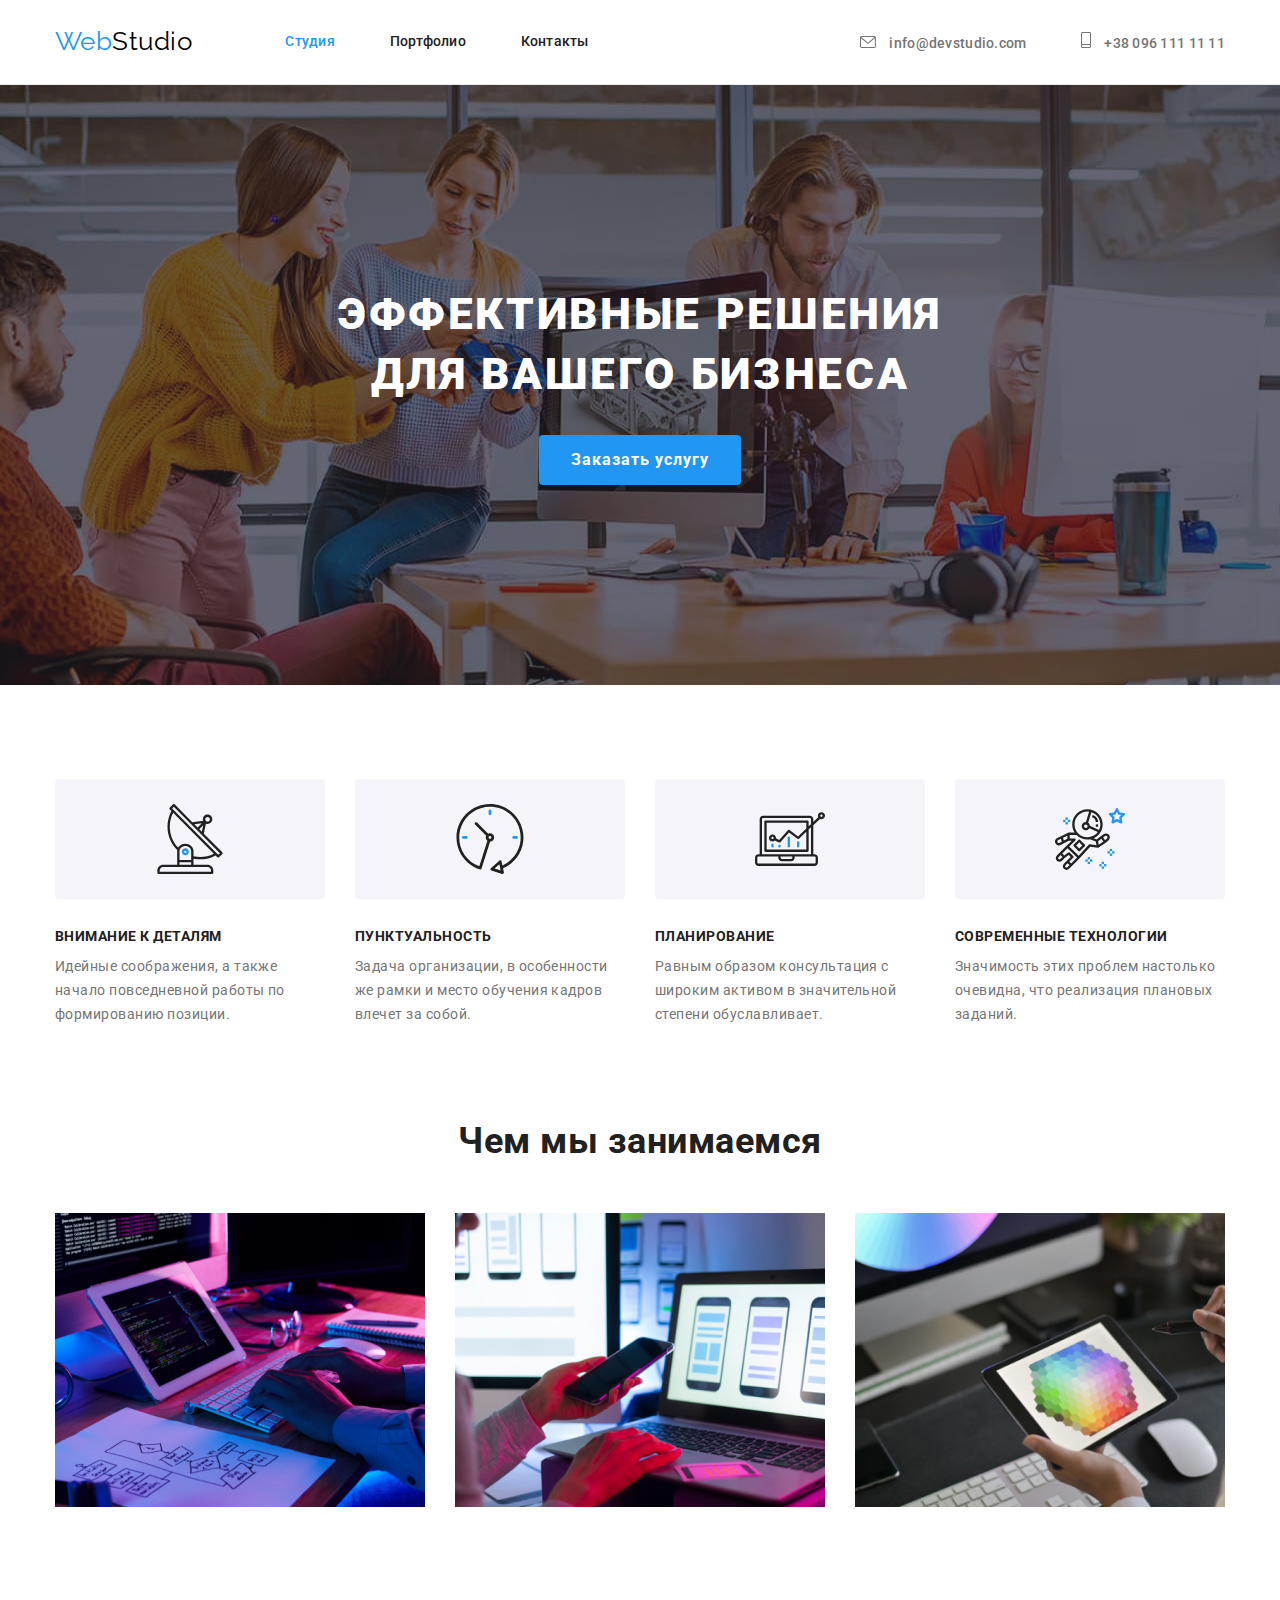
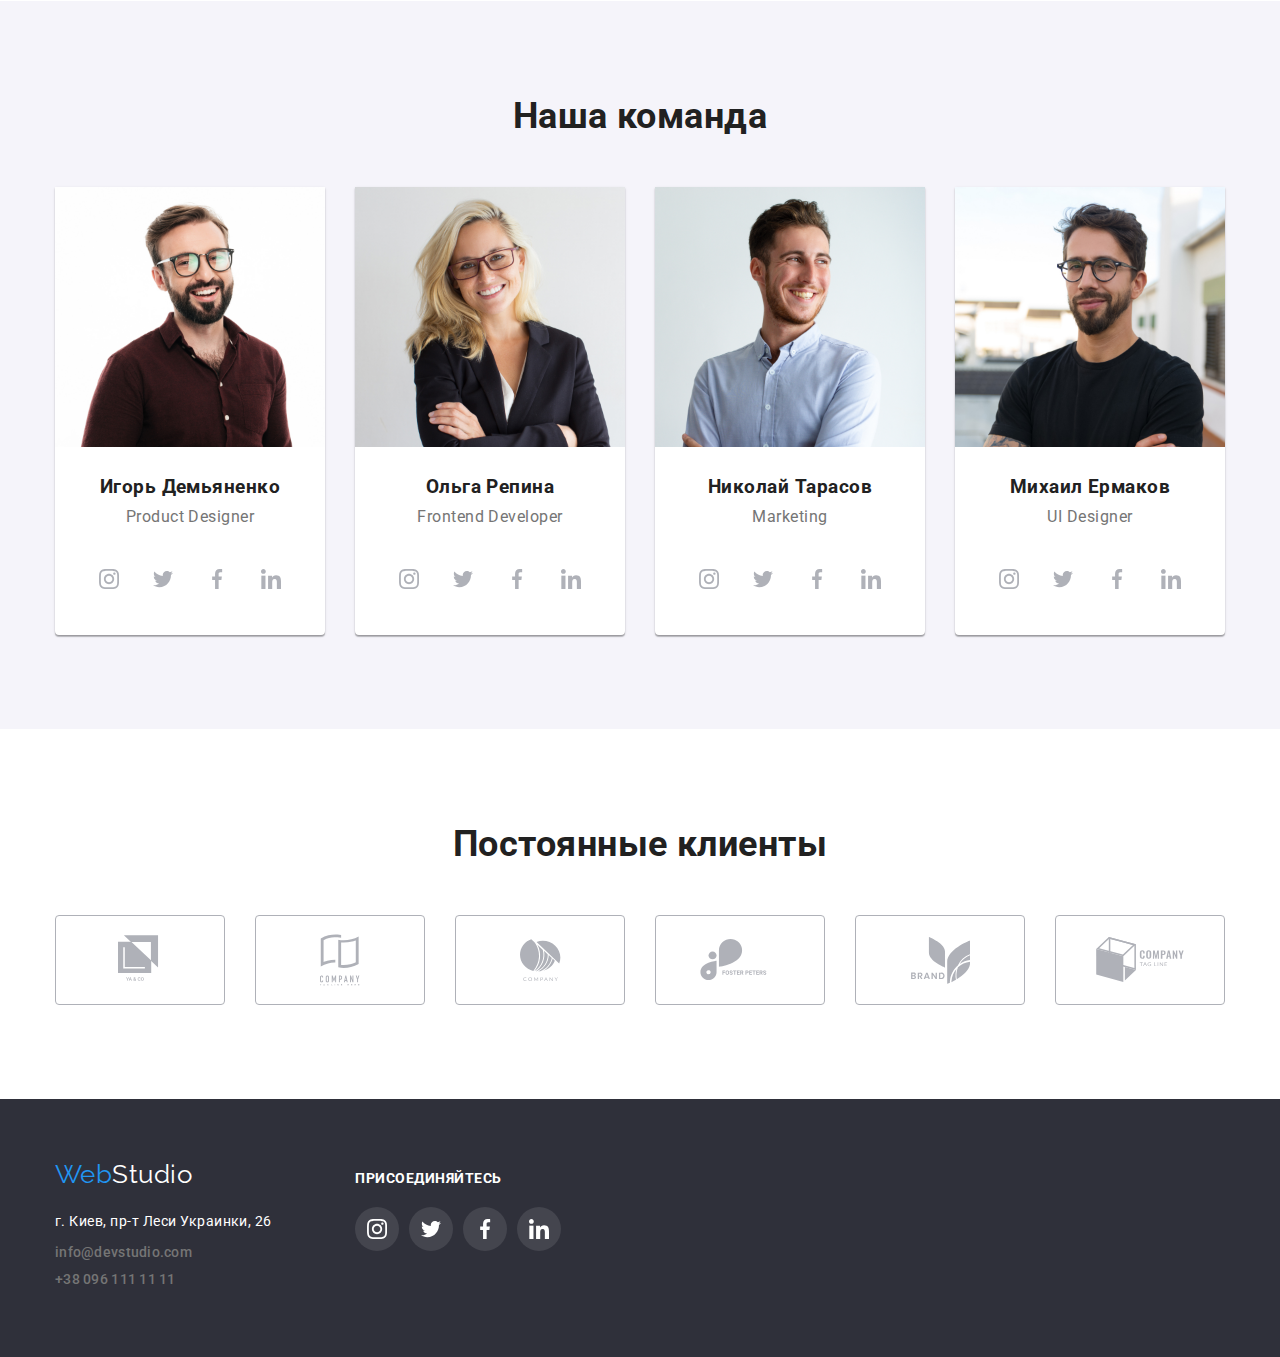
==== index.html @ c344f531 "cloned all files  from hw4" ====
<!DOCTYPE html>
<html lang="ru">
<head>
    <meta charset="UTF-8">
    <meta http-equiv="X-UA-Compatible" content="IE=edge">
    <meta name="viewport" content="width=device-width, initial-scale=1.0">
    <title>Студия</title>
    <link rel="preconnect" href="https://fonts.gstatic.com">
    <link href="https://fonts.googleapis.com/css2?family=Raleway:wght@700&family=Roboto:wght@400;500;700;900&display=swap"
        rel="stylesheet">
    <link rel="stylesheet" href="https://cdnjs.cloudflare.com/ajax/libs/modern-normalize/1.0.0/modern-normalize.min.css">
    <link rel="stylesheet" href="./css/styles.css">
</head>
<body>

    <header>
            <div class="container header">
                <nav class="nav">
                    <a href="./index.html" class="logo"><span class="logo-start">Web</span>Studio</a>
                    <ul class="header-nav-list">
                        <li><a href="./index.html" class="nav-links active">Студия</a></li>
                        <li><a href="./portfolio.html" class="nav-links">Портфолио</a></li>
                        <li><a href="" class="nav-links">Контакты</a></li>
                    </ul>
                </nav>
                <ul class="header-address">
                    <li>
                    
                        <a href="mailto:info@devstudio.com" class="nav-contacts">
                            <svg class="icon-envelope" >
                                <use  href="./images/symbol-defs.svg#icon-envelope" ></use>
                            </svg>
                            info@devstudio.com</a></li>
                    <li>
                        <a href="tel:+380961111111" class="nav-contacts">
                            <svg class="icon-phone">
                                <use href="./images/symbol-defs.svg#icon-phone" width="10" height="16" class="icon-envelope-use"></use>
                            </svg>
                            +38 096 111 11 11</a></li>
                </ul>
            </div>
    </header>

    <main>
        <section class="hero-section section">
            <div class="container ">
                <h1 class="hero-title">Эффективные решения <br> для вашего бизнеса</h1>
                <input type="button" value="Заказать услугу" class="hero-btn">
            </div>
        </section>
        <section class="section advantages">
            <div class="container  ">
                <h2  class="titles-basic visually-hidden">Наши преимущества</h2>
                <ul class="advantages-list">
                    <li class="advantages-item">
                        <div class="advantages-bg-img">
                            <svg class="icon-advntages">
                                <use href="./images/symbol-defs.svg#icon-antenna"></use>
                            </svg>
                        </div>
                        <h3>Внимание к деталям</h3>
                        <p class="advantages-text">Идейные соображения, а также начало повседневной работы по формированию позиции.</p>
                    </li>
                    <li class="advantages-item">
                        <div class="advantages-bg-img">
                            <svg class="icon-advntages">
                                <use href="./images/symbol-defs.svg#icon-clock"></use>
                            </svg>
                        </div>
                        <h3>Пунктуальность</h3>
                        <p class="advantages-text">Задача организации, в особенности же рамки и место обучения кадров влечет за собой.</p>
                    </li>
                    <li class="advantages-item">
                        <div class="advantages-bg-img">
                            <svg class="icon-advntages">
                                <use href="./images/symbol-defs.svg#icon-diagram"></use>
                            </svg>
                        </div>
                        <h3>Планирование</h3>
                        <p  class="advantages-text">Равным образом консультация с широким активом в значительной степени обуславливает.</p>
                    </li>
                    <li class="advantages-item">
                        <div class="advantages-bg-img">
                            <svg class="icon-advntages">
                                <use href="./images/symbol-defs.svg#icon-astronaut"></use>
                            </svg>
                        </div>
                        <h3>Современные технологии</h3>
                        <p class="advantages-text">Значимость этих проблем настолько очевидна, что реализация плановых заданий.</p>
                    </li>
                </ul>
            </div>
        </section>
        <section class="section works">
            <div class="container">
                <h2 class="titles-basic works">Чем мы занимаемся</h2>
                <ul class="works-list">
                    <li><img src="./images/img.jpg" alt="Написання коду" width="370"></li>
                    <li><img src="./images/box2.jpg" alt="Телефон и ноут" width="370"></li>
                    <li><img src="./images/box3.jpg" alt="Вибор цвета на планшете" width="370"></li>
                </ul>
            </div>
        </section>
        <section class="our-team section">
            <div class="container">
                <h2 class="titles-basic team">Наша команда</h2>
                <ul class="our-team-list">
                    <li class="team-cards">
                        <img src="./images/man1.jpg" alt="Игорь Демьяненко" width="270">
                        <h3 class="team-names">Игорь Демьяненко</h3>
                        <p class="team-position">Product Designer</p>
                        <ul class="list-icons-social">
                            <li>
                                <a href="" class="icon-social">
                                    <svg class="icon-logo-social">
                                        <use href="./images/symbol-defs.svg#icon-instagram"></use>
                                    </svg>
                                </a>
                            </li>
                            <li>
                                <a href="" class="icon-social">
                                    <svg class="icon-logo-social">
                                        <use href="./images/symbol-defs.svg#icon-twitter"></use>
                                    </svg>
                                </a>
                            </li>
                            <li>
                                <a href="" class="icon-social">
                                    <svg class="icon-logo-social ">
                                        <use href="./images/symbol-defs.svg#icon-facebook"></use>
                                    </svg>
                                </a>
                            </li>
                            <li>
                                <a href="" class="icon-social">
                                    <svg class="icon-logo-social">
                                        <use href="./images/symbol-defs.svg#icon-linkedin"></use>
                                    </svg>
                                </a>
                        
                            </li>
                        
                        </ul>
                    </li>
                    <li class="team-cards">
                        <img src="./images/woman1.jpg" alt="Ольга Репина" width="270">
                        <h3 class="team-names">Ольга Репина</h3>
                        <p class="team-position">Frontend Developer</p>
                        <ul class="list-icons-social">
                            <li >
                                <a href="" class="icon-social">
                                    <svg class="icon-logo-social">
                                        <use href="./images/symbol-defs.svg#icon-instagram"></use>
                                    </svg>
                                </a>
                            </li>
                            <li >
                                <a href="" class="icon-social">
                                    <svg class="icon-logo-social">
                                        <use href="./images/symbol-defs.svg#icon-twitter"></use>
                                    </svg>
                                </a>
                            </li>
                            <li >
                                <a href="" class="icon-social">
                                    <svg class="icon-logo-social ">
                                        <use href="./images/symbol-defs.svg#icon-facebook"></use>
                                    </svg>
                                </a>
                            </li>
                            <li >
                                <a href="" class="icon-social">
                                    <svg class="icon-logo-social">
                                        <use href="./images/symbol-defs.svg#icon-linkedin"></use>
                                    </svg>
                                </a>
                        
                            </li>
                        
                        </ul>
                    </li>
                    <li class="team-cards">
                        <img src="./images/man3.jpg" alt="Николай Тарасов" width="270">
                        <h3 class="team-names">Николай Тарасов</h3>
                        <p class="team-position">Marketing</p>
                        <ul class="list-icons-social">
                            <li>
                                <a href="" class="icon-social">
                                    <svg class="icon-logo-social">
                                        <use href="./images/symbol-defs.svg#icon-instagram"></use>
                                    </svg>
                                </a>
                            </li>
                            <li>
                                <a href="" class="icon-social">
                                    <svg class="icon-logo-social">
                                        <use href="./images/symbol-defs.svg#icon-twitter"></use>
                                    </svg>
                                </a>
                            </li>
                            <li>
                                <a href="" class="icon-social">
                                    <svg class="icon-logo-social ">
                                        <use href="./images/symbol-defs.svg#icon-facebook"></use>
                                    </svg>
                                </a>
                            </li>
                            <li>
                                <a href="" class="icon-social">
                                    <svg class="icon-logo-social">
                                        <use href="./images/symbol-defs.svg#icon-linkedin"></use>
                                    </svg>
                                </a>
                        
                            </li>
                        
                        </ul>
                    </li>
                    <li class="team-cards">
                        <img src="./images/man2.jpg" alt="Михаил Ермаков" width="270">
                        <h3 class="team-names">Михаил Ермаков</h3>
                        <p class="team-position">UI Designer</p>
                        <ul class="list-icons-social">
                            <li>
                                <a href="" class="icon-social">
                                    <svg class="icon-logo-social">
                                        <use href="./images/symbol-defs.svg#icon-instagram"></use>
                                    </svg>
                                </a>
                            </li>
                            <li>
                                <a href="" class="icon-social">
                                    <svg class="icon-logo-social">
                                        <use href="./images/symbol-defs.svg#icon-twitter"></use>
                                    </svg>
                                </a>
                            </li>
                            <li>
                                <a href="" class="icon-social">
                                    <svg class="icon-logo-social ">
                                        <use href="./images/symbol-defs.svg#icon-facebook"></use>
                                    </svg>
                                </a>
                            </li>
                            <li>
                                <a href="" class="icon-social">
                                    <svg class="icon-logo-social">
                                        <use href="./images/symbol-defs.svg#icon-linkedin"></use>
                                    </svg>
                                </a>
                        
                            </li>
                        
                        </ul>
                    </li>
                </ul>
            </div>
        </section>
        <section class="section clients">
            <div class="container">
                <h2 class="titles-basic clients">Постоянные клиенты</h2>
                <ul class="list-clients">
                    <li>
                        <a href="" class="link-clients">
                            <svg class="icon-clients" width="44.27" height="49.23">
                                <use href="./images/symbol-defs.svg#icon-logo-1" ></use>
                            </svg>
                        </a>
                    </li>
                    <li>
                        <a href="" class="link-clients">
                            <svg class="icon-clients" width="40" height="52">
                                <use href="./images/symbol-defs.svg#icon-logo-2"></use>
                            </svg>
                        </a>
                    </li>
                    <li>
                        <a href="" class="link-clients">
                            <svg class="icon-clients" width="41" height="42.6">
                                <use href="./images/symbol-defs.svg#icon-logo-3"></use>
                            </svg>
                        </a>
                    </li>
                    <li>
                        <a href="" class="link-clients">
                            <svg class="icon-clients" width="79.66" height="42.02">
                                <use href="./images/symbol-defs.svg#icon-logo-4"></use>
                            </svg>
                        </a>
                    </li>
                    <li>
                        <a href="" class="link-clients">
                            <svg class="icon-clients" width="59" height="47">
                                <use href="./images/symbol-defs.svg#icon-logo-5"></use>
                            </svg>
                        </a>
                    </li>
                    <li>
                        <a href="" class="link-clients">
                            <svg class="icon-clients" width="88.48" height="45.44">
                                <use href="./images/symbol-defs.svg#icon-logo-6"></use>
                            </svg>
                        </a>
                    </li>
                
                </ul>
            </div>
        </section>
    </main>

    <footer class="footer">
        <div class="container down-footer">
            <address>
                <div class=" down">
                    <a href="./index.html" class="logo down"><span class="logo-start">Web</span><span class="logo-end">Studio</span></a>
                    <p class="address">г. Киев, пр-т Леси Украинки, 26</p>
                    <ul>
                        <li><a href="mailto:info@devstudio.com" class="nav-contacts down">info@devstudio.com</a></li>
                        <li><a href="tel:+380961111111" class="nav-contacts down">+38 096 111 11 11</a></li>
                    </ul>
                </div>
            </address>
            <div class="footer-social">
                <h3 class="footer-title-social">присоединяйтесь</h3>
                <ul class="list-icons-social">
                    <li>
                        <a href="" class="icon-social footer-down">
                            <svg class="icon-logo-social">
                                <use href="./images/symbol-defs.svg#icon-instagram"></use>
                            </svg>
                        </a>
                    </li>
                    <li>
                        <a href="" class="icon-social footer-down">
                            <svg class="icon-logo-social">
                                <use href="./images/symbol-defs.svg#icon-twitter"></use>
                            </svg>
                        </a>
                    </li>
                    <li>
                        <a href="" class="icon-social footer-down">
                            <svg class="icon-logo-social ">
                                <use href="./images/symbol-defs.svg#icon-facebook"></use>
                            </svg>
                        </a>
                    </li>
                    <li>
                        <a href="" class="icon-social footer-down">
                            <svg class="icon-logo-social">
                                <use href="./images/symbol-defs.svg#icon-linkedin"></use>
                            </svg>
                        </a>
            
                    </li>
            
                </ul>
            </div>
        </div>
    </footer>

</body>
</html>
---- css/styles.css ----
:root {
  --accent-color: rgba(33, 150, 243, 1);
  --main-text-color: rgba(33, 33, 33, 1);
  --sub-text-color: rgba(117, 117, 117, 1);
  --email-phone-color: rgba(255, 255, 255, 0.6);
  --bnt-bg--color: rgba(245, 244, 250, 1);
  --footer-header: rgba(47, 48, 58, 1);
  --body-hero-color: rgba(255, 255, 255, 1);
  --logo-main-color: rgba(0, 0, 0, 1);
  --bg-color: rgba(229, 229, 229, 1);
  --header-border-color: rgba(236, 236, 236, 1);
  --portfolio-cards-border: rgba(238, 238, 238, 1);
  --team-cards-shadow: 0px 1px 3px rgba(0, 0, 0, 0.12),
    0px 1px 1px rgba(0, 0, 0, 0.14), 0px 2px 1px rgba(0, 0, 0, 0.2);
  --buttons-shadow: 0px 3px 1px rgba(0, 0, 0, 0.1),
    0px 1px 2px rgba(0, 0, 0, 0.08), 0px 2px 2px rgba(0, 0, 0, 0.12);
  --margins-portfolio-cards: 30px;
  --portfolio-shadow: 0px 1px 1px rgba(0, 0, 0, 0.12),
    0px 4px 4px rgba(0, 0, 0, 0.06), 1px 4px 6px rgba(0, 0, 0, 0.16);
  --hero-overlay: rgba(47, 48, 58, 0.4);
  --envelope-hover-color: 0px 4px 4px rgba(0, 0, 0, 0.25);
  --icons-bg-footer: rgba(255, 255, 255, 0.1);
  --clients-icons-border: rgba(175, 177, 184, 1);
  --icons-color: rgb(175, 177, 184);
}
body {
  background-color: var(--body-hero-color);
  color: var(--sub-text-color);
  font-family: Roboto, sans-serif;
  /* line-height: 1.71;
  font-size: 14px; */
  letter-spacing: 0.03em;
}
h1,
h2,
h3,
h4,
h5,
h6 {
  color: var(--main-text-color);
  margin: 0;
}
img {
  display: block;
}
ul,
p {
  margin: 0;
  padding-left: 0;
}
ul li {
  text-decoration: none;
  list-style: none;
}
.titles-basic {
  font-size: 36px;
  line-height: 1.17;
  text-align: center;
}
.section {
  padding: 94px 0;
}
.visually-hidden {
  position: absolute !important;
  clip: rect(1px 1px 1px 1px);
  clip: rect(1px, 1px, 1px, 1px);
  padding: 0 !important;
  border: 0 !important;
  height: 1px !important;
  width: 1px !important;
  overflow: hidden;
}
/* header */

.container {
  max-width: 1200px;
  padding: 0 15px;
  margin: 0 auto;
}
.nav {
  display: flex;
  align-items: center;
}
header {
  border-bottom: 1px solid var(--header-border-color);
}
.container.header {
  display: flex;
  align-items: center;
}
.logo {
  font-family: Raleway, sans-serif;
  padding: 24px 0 25px 0;
  margin-right: 93px;
  display: inline-block;
  color: var(--logo-main-color);
  font-size: 26px;
  line-height: 1.19;
  text-decoration: none;
}
.logo-start {
  color: var(--accent-color);
}
.header-nav-list li,
.header-address li {
  display: inline-block;
}
.header-nav-list > :not(li:last-child),
.header-address > :not(li:last-child) {
  margin-right: 50px;
}

.header-address {
  margin-left: auto;
}
.header-nav-list a,
.header-address a {
  padding: 32px 0;
  display: block;
}
.nav-links:focus,
.nav-links:hover,
.nav-links.active,
.nav-contacts:hover,
.nav-contacts:focus {
  color: var(--accent-color);
}

.nav-links {
  color: var(--main-text-color);
  font-weight: 500;
  font-size: 14px;
  line-height: 1.14;
  letter-spacing: 0.02em;
  text-decoration: none;
  display: block;
}

.nav-contacts {
  display: inline-block;
  color: var(--sub-text-color);
  font-weight: 500;
  font-size: 14px;
  line-height: 1.14;
  letter-spacing: 0.02em;
  text-decoration: none;
  align-items: center;
  text-align: center;
  justify-content: center;
  margin: 0 auto;
}
.icon-envelope {
  width: 16px;
  height: 12px;
  margin-right: 10px;
  fill: #757575;
}
.icon-phone {
  width: 10px;
  height: 16px;
  margin-right: 10px;
  fill: #757575;
}
.nav-contacts:focus .icon-envelope,
.nav-contacts:hover .icon-envelope,
.nav-contacts.active .icon-envelope,
.nav-contacts:focus .icon-phone,
.nav-contacts:hover .icon-phone,
.nav-contacts.active .icon-phone {
  fill: var(--accent-color);
  box-shadow: var(--envelope-hover-color);
}
/* hero section */

.hero-section {
  max-width: 1600px;
  margin: 0 auto;
  background-repeat: no-repeat;
  background-position: center;
  background-image: linear-gradient(
      to right,
      var(--hero-overlay),
      var(--hero-overlay)
    ),
    url('../images/hero_bg.jpg');
  background-color: var(--footer-header);

  text-align: center;
  padding: 200px 0;
}
.hero-title {
  font-weight: 900;
  font-size: 44px;
  line-height: 1.36;
  letter-spacing: 0.06em;
  text-transform: uppercase;
  color: var(--body-hero-color);
  margin-bottom: 30px;
}
.hero-btn {
  background-color: var(--accent-color);
  color: var(--body-hero-color);
  padding: 10px 32px;
  display: inline-block;
  font-weight: 700;
  font-size: 16px;
  line-height: 1.88;
  letter-spacing: 0.06em;
  border: none;
  border-radius: 4px;
  -webkit-border-radius: 4px;
  -moz-border-radius: 4px;
  -ms-border-radius: 4px;
  -o-border-radius: 4px;
}
.hero-btn:hover,
.hero-btn:focus {
  color: var(--main-text-color);
  background-color: var(--bnt-bg--color);
}

/* advantages */

.advantages-list {
  display: flex;
  flex-wrap: wrap;
}
.advantages-list > :not(li:last-child) {
  margin-right: 30px;
}
.advantages-item {
  width: 270px;
}
.advantages-item h3 {
  font-weight: 700;
  margin-bottom: 10px;
  font-size: 14px;
  line-height: 1.14;
  text-transform: uppercase;
}
.advantages-text {
  font-size: 14px;
  line-height: 1.71;
}
.advantages-bg-img {
  display: flex;
  background-color: var(--bnt-bg--color);
  width: 270px;
  height: 120px;
  margin-bottom: 30px;
  border-radius: 4px;
}
.icon-advntages {
  justify-content: center;
  text-align: center;
  width: 70px;
  height: 70px;
  margin: auto;
}
/* works */

.section.works {
  padding-top: 0;
}
.titles-basic.works {
  margin-bottom: 50px;
}

.works-list {
  display: flex;
}
.works-list > :not(li:last-child) {
  margin-right: 30px;
}
/* our team */

.titles-basic.team {
  margin-bottom: 50px;
}
.our-team {
  background-color: var(--bnt-bg--color);
  padding-bottom: 94px;
}
.team-cards {
  background-color: var(--body-hero-color);
  min-width: 270px;
  border-radius: 0 0 4px 4px;
  box-shadow: var(--team-cards-shadow);
  -webkit-border-radius: 0 0 4px 4px;
  -moz-border-radius: 0 0 4px 4px;
  -ms-border-radius: 0 0 4px 4px;
  -o-border-radius: 0 0 4px 4px;
}
.our-team-list {
  display: flex;
}
.our-team-list > :not(li:last-child) {
  margin-right: 30px;
}
.team-names {
  margin: 30px 0 10px 0;
  text-align: center;
}
.team-position {
  margin-bottom: 30px;
  text-align: center;
}
.list-icons-social {
  display: flex;
  width: 206px;
  margin: 0 auto;
  margin-bottom: 30px;

  flex-basis: calc(100% / 4 - 10px);
}
.icon-social {
  display: inline-block;

  padding: 12px;
  margin-right: 10px;
}
.icon-social:hover,
.icon-social:focus {
  width: 44px;
  height: 44px;
  background-color: var(--accent-color);
  border-radius: 50%;
  -webkit-border-radius: 50%;
  -moz-border-radius: 50%;
  -ms-border-radius: 50%;
  -o-border-radius: 50%;
}
.icon-social:hover .icon-logo-social,
.icon-social:focus .icon-logo-social {
  fill: var(--body-hero-color);
}
.list-icons-social svg {
  display: inline-block;
  width: 20px;
  height: 20px;
}
.icon-logo-social {
  fill: var(--icons-color);
}

/* clients */

.titles-basic.clients {
  margin-bottom: 50px;
}
.list-clients {
  display: flex;
  flex-basis: calc(100% / 6 - 150px);
}
.link-clients {
  display: flex;
  width: 170px;
  height: 90px;
  border: 1px solid var(--clients-icons-border);
  border-radius: 4px;
  margin-right: 30px;
}
.icon-clients {
  display: inline-block;
  margin: auto;
  fill: var(--icons-color);
}
.link-clients:hover,
.link-clients:focus {
  border: 1px solid var(--accent-color);
}
.link-clients:hover .icon-clients,
.link-clients:focus .icon-clients {
  fill: var(--accent-color);
}
/* footer */

.footer {
  background-color: var(--footer-header);
  padding: 60px 0;
}
.down-footer {
  display: flex;
  align-items: baseline;
}
.logo.down {
  margin-bottom: 20px;
  padding: 0;
  color: var(--body-hero-color);
}
address {
  font-style: inherit;
}
.address {
  margin-bottom: 9px;
  color: var(--body-hero-color);
  font-size: 14px;
  line-height: 1.71;
}
.nav-contacts.down {
  margin-bottom: 9px;
}
.footer-social {
  margin-left: 70px;
}
.footer-title-social {
  color: var(--body-hero-color);
  font-size: 14px;
  font-weight: 700;
  line-height: 1.14;
  text-transform: uppercase;

  margin-bottom: 20px;
}
.icon-social.footer-down {
  width: 44px;
  height: 44px;
  background-color: var(--icons-bg-footer);
  border-radius: 50%;
  -webkit-border-radius: 50%;
  -moz-border-radius: 50%;
  -ms-border-radius: 50%;
  -o-border-radius: 50%;
}
.icon-social.footer-down svg {
  fill: var(--body-hero-color);
}
.icon-social.footer-down:hover,
.icon-social.footer-down:focus {
  background-color: var(--accent-color);
}
/* second page Portfolio */

.portfolio-second {
  padding: 94px 0;
}
.buttons {
  padding: 6px 22px;
  background-color: var(--bnt-bg--color);
  border: none;
  cursor: pointer;
  font-weight: 500;
  font-size: 16px;
  line-height: 1.86;
  border-radius: 4px;
  -moz-border-radius: 4px;
  -ms-border-radius: 4px;
  -o-border-radius: 4px;
  -webkit-border-radius: 4px;
}
.buttons-list > :not(li:last-child) {
  margin-right: 8px;
}
.buttons-list {
  display: flex;
  justify-content: center;
  margin-bottom: 50px;
}
.buttons:hover,
.buttons:focus {
  background-color: var(--accent-color);
  color: var(--body-hero-color);
  box-shadow: var(--buttons-shadow);
}
.projects-title {
  font-weight: 700;
  font-size: 18px;
  line-height: 2;
  letter-spacing: 0.06em;
}
.projects-sub-title {
  font-size: 16px;
  line-height: 1.86;
}
.portfolio {
  display: flex;
  flex-wrap: wrap;

  margin-bottom: calc(-1 * var(--margins-portfolio-cards));
  margin-right: calc(-1 * var(--margins-portfolio-cards));
}
.portfolio > .portfolio-list {
  flex-basis: calc(100% / 3 - var(--margins-portfolio-cards));

  margin-bottom: var(--margins-portfolio-cards);
  margin-right: var(--margins-portfolio-cards);
}
.portfolio-list img {
  max-width: 100%;
}
.portfolio-link {
  text-decoration: none;
  color: inherit;
}
.portfolio-link:hover .portfolio-card,
.portfolio-link:focus .portfolio-card {
  box-shadow: var(--portfolio-shadow);
  cursor: pointer;
}

/* .portfolio-list {
  margin-bottom: 30px;
}
.portfolio-list:nth-last-child(-n + 3) {
  padding-bottom: 0;
} */

.portfolio-list h2 {
  margin-bottom: 4px;
}
.portfolio-list p {
  margin-bottom: 20px;
}
.portfolio-item-text {
  border: 1px solid var(--portfolio-cards-border);
  border-top: none;
  padding: 20px 24px;
}
/* .portfolio > :not(li:nth-child(3n)) {
  margin-right: 30px;
}  */
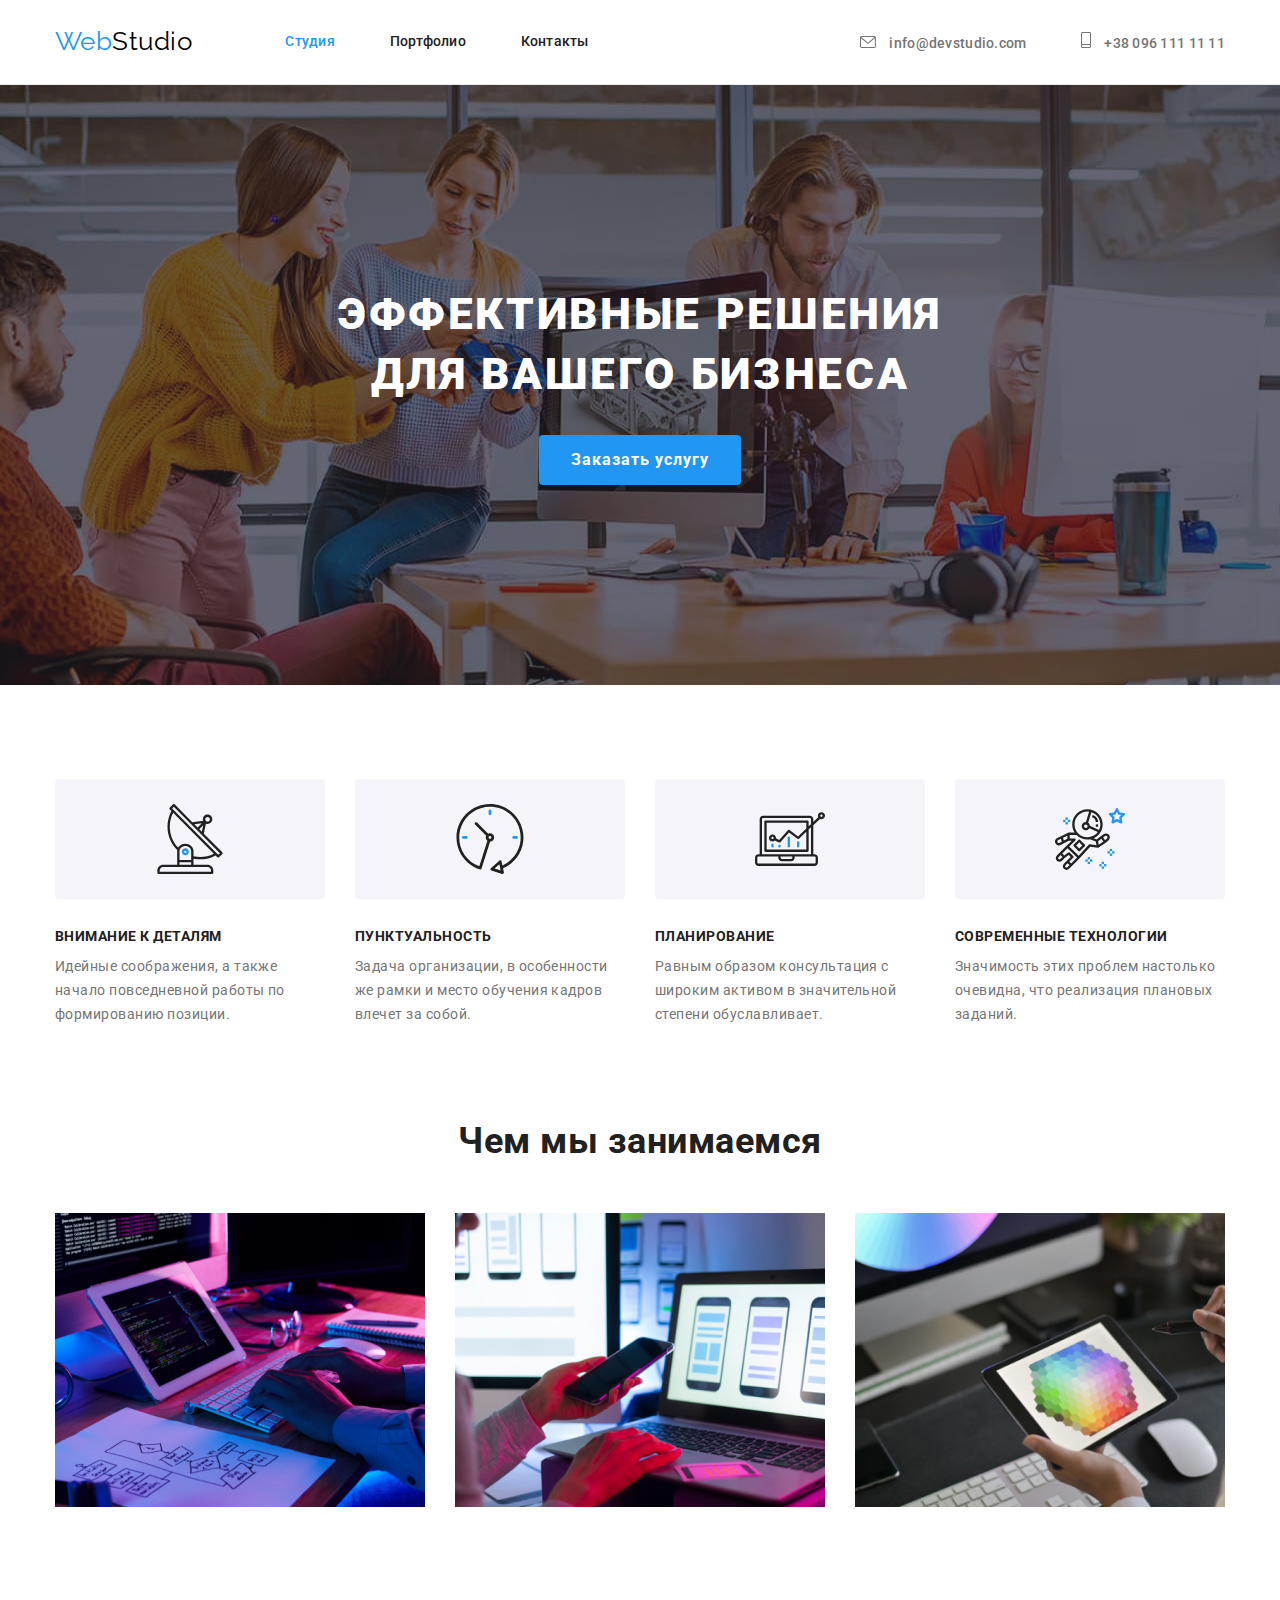
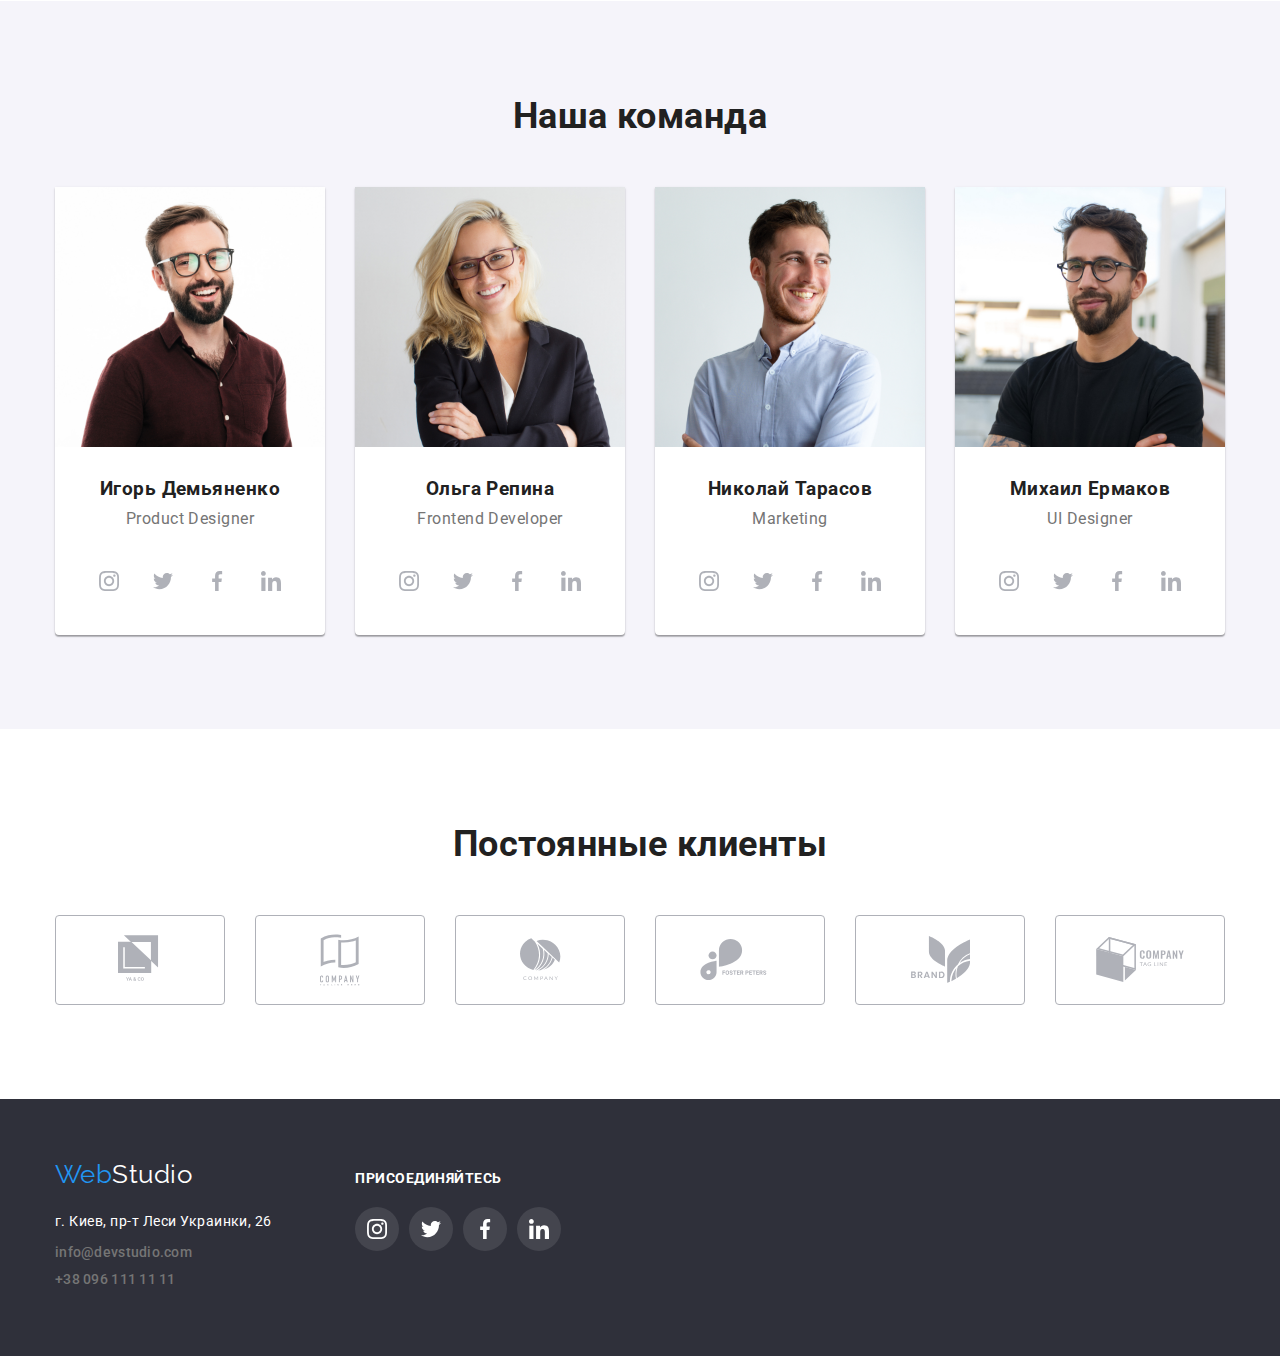
==== commit 6f97bcad: "corrected some mistakes from hw4" ====
--- a/index.html
+++ b/index.html
@@ -107,151 +107,159 @@
                 <ul class="our-team-list">
                     <li class="team-cards">
                         <img src="./images/man1.jpg" alt="Игорь Демьяненко" width="270">
-                        <h3 class="team-names">Игорь Демьяненко</h3>
-                        <p class="team-position">Product Designer</p>
-                        <ul class="list-icons-social">
-                            <li>
-                                <a href="" class="icon-social">
-                                    <svg class="icon-logo-social">
-                                        <use href="./images/symbol-defs.svg#icon-instagram"></use>
-                                    </svg>
-                                </a>
-                            </li>
-                            <li>
-                                <a href="" class="icon-social">
-                                    <svg class="icon-logo-social">
-                                        <use href="./images/symbol-defs.svg#icon-twitter"></use>
-                                    </svg>
-                                </a>
-                            </li>
-                            <li>
-                                <a href="" class="icon-social">
-                                    <svg class="icon-logo-social ">
-                                        <use href="./images/symbol-defs.svg#icon-facebook"></use>
-                                    </svg>
-                                </a>
-                            </li>
-                            <li>
-                                <a href="" class="icon-social">
-                                    <svg class="icon-logo-social">
-                                        <use href="./images/symbol-defs.svg#icon-linkedin"></use>
-                                    </svg>
-                                </a>
-                        
-                            </li>
-                        
-                        </ul>
+                        <div class="team-cards-text-area">
+                            <h3 class="team-names">Игорь Демьяненко</h3>
+                            <p class="team-position">Product Designer</p>
+                            <ul class="list-icons-social">
+                                <li>
+                                    <a href="" class="icon-social">
+                                        <svg class="icon-logo-social">
+                                            <use href="./images/symbol-defs.svg#icon-instagram"></use>
+                                        </svg>
+                                    </a>
+                                </li>
+                                <li>
+                                    <a href="" class="icon-social">
+                                        <svg class="icon-logo-social" width="20" height="20">
+                                            <use href="./images/symbol-defs.svg#icon-twitter"></use>
+                                        </svg>
+                                    </a>
+                                </li>
+                                <li>
+                                    <a href="" class="icon-social">
+                                        <svg class="icon-logo-social ">
+                                            <use href="./images/symbol-defs.svg#icon-facebook"></use>
+                                        </svg>
+                                    </a>
+                                </li>
+                                <li>
+                                    <a href="" class="icon-social">
+                                        <svg class="icon-logo-social">
+                                            <use href="./images/symbol-defs.svg#icon-linkedin"></use>
+                                        </svg>
+                                    </a>
+                            
+                                </li>
+                            
+                            </ul>
+                        </div>
                     </li>
                     <li class="team-cards">
                         <img src="./images/woman1.jpg" alt="Ольга Репина" width="270">
-                        <h3 class="team-names">Ольга Репина</h3>
-                        <p class="team-position">Frontend Developer</p>
-                        <ul class="list-icons-social">
-                            <li >
-                                <a href="" class="icon-social">
-                                    <svg class="icon-logo-social">
-                                        <use href="./images/symbol-defs.svg#icon-instagram"></use>
-                                    </svg>
-                                </a>
-                            </li>
-                            <li >
-                                <a href="" class="icon-social">
-                                    <svg class="icon-logo-social">
-                                        <use href="./images/symbol-defs.svg#icon-twitter"></use>
-                                    </svg>
-                                </a>
-                            </li>
-                            <li >
-                                <a href="" class="icon-social">
-                                    <svg class="icon-logo-social ">
-                                        <use href="./images/symbol-defs.svg#icon-facebook"></use>
-                                    </svg>
-                                </a>
-                            </li>
-                            <li >
-                                <a href="" class="icon-social">
-                                    <svg class="icon-logo-social">
-                                        <use href="./images/symbol-defs.svg#icon-linkedin"></use>
-                                    </svg>
-                                </a>
-                        
-                            </li>
-                        
-                        </ul>
+                        <div class="team-cards-text-area">
+                            <h3 class="team-names">Ольга Репина</h3>
+                            <p class="team-position">Frontend Developer</p>
+                            <ul class="list-icons-social">
+                                <li>
+                                    <a href="" class="icon-social">
+                                        <svg class="icon-logo-social">
+                                            <use href="./images/symbol-defs.svg#icon-instagram"></use>
+                                        </svg>
+                                    </a>
+                                </li>
+                                <li>
+                                    <a href="" class="icon-social">
+                                        <svg class="icon-logo-social">
+                                            <use href="./images/symbol-defs.svg#icon-twitter"></use>
+                                        </svg>
+                                    </a>
+                                </li>
+                                <li>
+                                    <a href="" class="icon-social">
+                                        <svg class="icon-logo-social ">
+                                            <use href="./images/symbol-defs.svg#icon-facebook"></use>
+                                        </svg>
+                                    </a>
+                                </li>
+                                <li>
+                                    <a href="" class="icon-social">
+                                        <svg class="icon-logo-social">
+                                            <use href="./images/symbol-defs.svg#icon-linkedin"></use>
+                                        </svg>
+                                    </a>
+                            
+                                </li>
+                            
+                            </ul>
+                        </div>
                     </li>
                     <li class="team-cards">
                         <img src="./images/man3.jpg" alt="Николай Тарасов" width="270">
-                        <h3 class="team-names">Николай Тарасов</h3>
-                        <p class="team-position">Marketing</p>
-                        <ul class="list-icons-social">
-                            <li>
-                                <a href="" class="icon-social">
-                                    <svg class="icon-logo-social">
-                                        <use href="./images/symbol-defs.svg#icon-instagram"></use>
-                                    </svg>
-                                </a>
-                            </li>
-                            <li>
-                                <a href="" class="icon-social">
-                                    <svg class="icon-logo-social">
-                                        <use href="./images/symbol-defs.svg#icon-twitter"></use>
-                                    </svg>
-                                </a>
-                            </li>
-                            <li>
-                                <a href="" class="icon-social">
-                                    <svg class="icon-logo-social ">
-                                        <use href="./images/symbol-defs.svg#icon-facebook"></use>
-                                    </svg>
-                                </a>
-                            </li>
-                            <li>
-                                <a href="" class="icon-social">
-                                    <svg class="icon-logo-social">
-                                        <use href="./images/symbol-defs.svg#icon-linkedin"></use>
-                                    </svg>
-                                </a>
-                        
-                            </li>
-                        
-                        </ul>
+                        <div class="team-cards-text-area">
+                            <h3 class="team-names">Николай Тарасов</h3>
+                            <p class="team-position">Marketing</p>
+                            <ul class="list-icons-social">
+                                <li>
+                                    <a href="" class="icon-social">
+                                        <svg class="icon-logo-social">
+                                            <use href="./images/symbol-defs.svg#icon-instagram"></use>
+                                        </svg>
+                                    </a>
+                                </li>
+                                <li>
+                                    <a href="" class="icon-social">
+                                        <svg class="icon-logo-social">
+                                            <use href="./images/symbol-defs.svg#icon-twitter"></use>
+                                        </svg>
+                                    </a>
+                                </li>
+                                <li>
+                                    <a href="" class="icon-social">
+                                        <svg class="icon-logo-social ">
+                                            <use href="./images/symbol-defs.svg#icon-facebook"></use>
+                                        </svg>
+                                    </a>
+                                </li>
+                                <li>
+                                    <a href="" class="icon-social">
+                                        <svg class="icon-logo-social">
+                                            <use href="./images/symbol-defs.svg#icon-linkedin"></use>
+                                        </svg>
+                                    </a>
+                            
+                                </li>
+                            
+                            </ul>
+                        </div>
                     </li>
                     <li class="team-cards">
                         <img src="./images/man2.jpg" alt="Михаил Ермаков" width="270">
-                        <h3 class="team-names">Михаил Ермаков</h3>
-                        <p class="team-position">UI Designer</p>
-                        <ul class="list-icons-social">
-                            <li>
-                                <a href="" class="icon-social">
-                                    <svg class="icon-logo-social">
-                                        <use href="./images/symbol-defs.svg#icon-instagram"></use>
-                                    </svg>
-                                </a>
-                            </li>
-                            <li>
-                                <a href="" class="icon-social">
-                                    <svg class="icon-logo-social">
-                                        <use href="./images/symbol-defs.svg#icon-twitter"></use>
-                                    </svg>
-                                </a>
-                            </li>
-                            <li>
-                                <a href="" class="icon-social">
-                                    <svg class="icon-logo-social ">
-                                        <use href="./images/symbol-defs.svg#icon-facebook"></use>
-                                    </svg>
-                                </a>
-                            </li>
-                            <li>
-                                <a href="" class="icon-social">
-                                    <svg class="icon-logo-social">
-                                        <use href="./images/symbol-defs.svg#icon-linkedin"></use>
-                                    </svg>
-                                </a>
-                        
-                            </li>
-                        
-                        </ul>
+                        <div class="team-cards-text-area">
+                            <h3 class="team-names">Михаил Ермаков</h3>
+                            <p class="team-position">UI Designer</p>
+                            <ul class="list-icons-social">
+                                <li >
+                                    <a href="" class="icon-social">
+                                        <svg class="icon-logo-social">
+                                            <use href="./images/symbol-defs.svg#icon-instagram"></use>
+                                        </svg>
+                                    </a>
+                                </li>
+                                <li >
+                                    <a href="" class="icon-social">
+                                        <svg class="icon-logo-social">
+                                            <use href="./images/symbol-defs.svg#icon-twitter"></use>
+                                        </svg>
+                                    </a>
+                                </li>
+                                <li >
+                                    <a href="" class="icon-social">
+                                        <svg class="icon-logo-social ">
+                                            <use href="./images/symbol-defs.svg#icon-facebook"></use>
+                                        </svg>
+                                    </a>
+                                </li>
+                                <li >
+                                    <a href="" class="icon-social">
+                                        <svg class="icon-logo-social">
+                                            <use href="./images/symbol-defs.svg#icon-linkedin"></use>
+                                        </svg>
+                                    </a>
+                            
+                                </li>
+                            
+                            </ul>
+                        </div>
                     </li>
                 </ul>
             </div>
--- a/css/styles.css
+++ b/css/styles.css
@@ -182,7 +182,7 @@
       var(--hero-overlay),
       var(--hero-overlay)
     ),
-    url('../images/hero_bg.jpg');
+    url("../images/hero_bg.jpg");
   background-color: var(--footer-header);
 
   text-align: center;
@@ -291,6 +291,9 @@
   -ms-border-radius: 0 0 4px 4px;
   -o-border-radius: 0 0 4px 4px;
 }
+.team-cards-text-area {
+  padding: 32px 30px;
+}
 .our-team-list {
   display: flex;
 }
@@ -298,7 +301,7 @@
   margin-right: 30px;
 }
 .team-names {
-  margin: 30px 0 10px 0;
+  margin: 0 0 10px 0;
   text-align: center;
 }
 .team-position {
@@ -309,15 +312,25 @@
   display: flex;
   width: 206px;
   margin: 0 auto;
-  margin-bottom: 30px;
-
   flex-basis: calc(100% / 4 - 10px);
 }
 .icon-social {
-  display: inline-block;
-
-  padding: 12px;
+  display: flex;
+  margin: auto;
+
+  width: 20px;
+  height: 20px;
+}
+.icon-social {
+  display: flex;
+  margin: auto;
+  height: 44px;
+  width: 44px;
   margin-right: 10px;
+}
+.icon-logo-social {
+  display: flex;
+  margin: auto;
 }
 .icon-social:hover,
 .icon-social:focus {
@@ -330,6 +343,11 @@
   -ms-border-radius: 50%;
   -o-border-radius: 50%;
 }
+.icon-social:hover .icon-logo-social,
+.icon-social:focus .icon-logo-social {
+  margin: auto;
+}
+
 .icon-social:hover .icon-logo-social,
 .icon-social:focus .icon-logo-social {
   fill: var(--body-hero-color);
@@ -508,9 +526,7 @@
 .portfolio-list h2 {
   margin-bottom: 4px;
 }
-.portfolio-list p {
-  margin-bottom: 20px;
-}
+
 .portfolio-item-text {
   border: 1px solid var(--portfolio-cards-border);
   border-top: none;
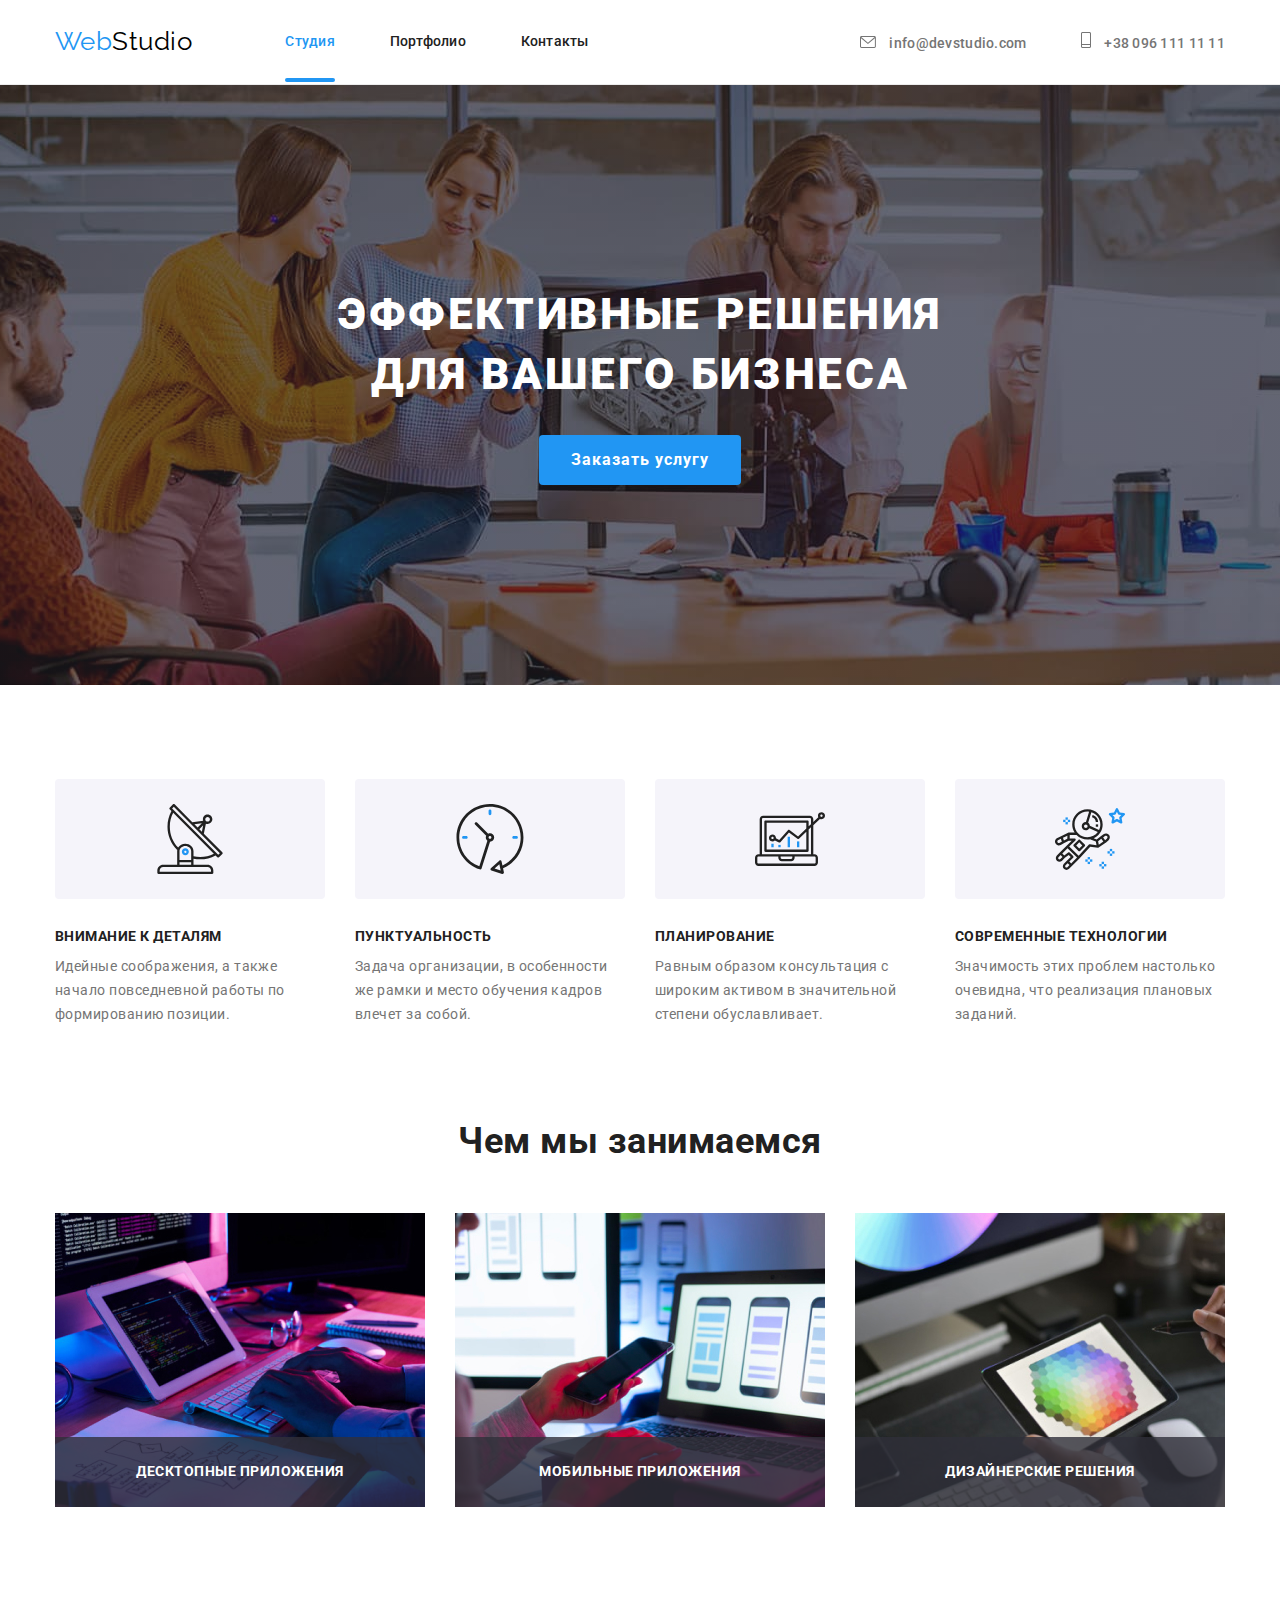
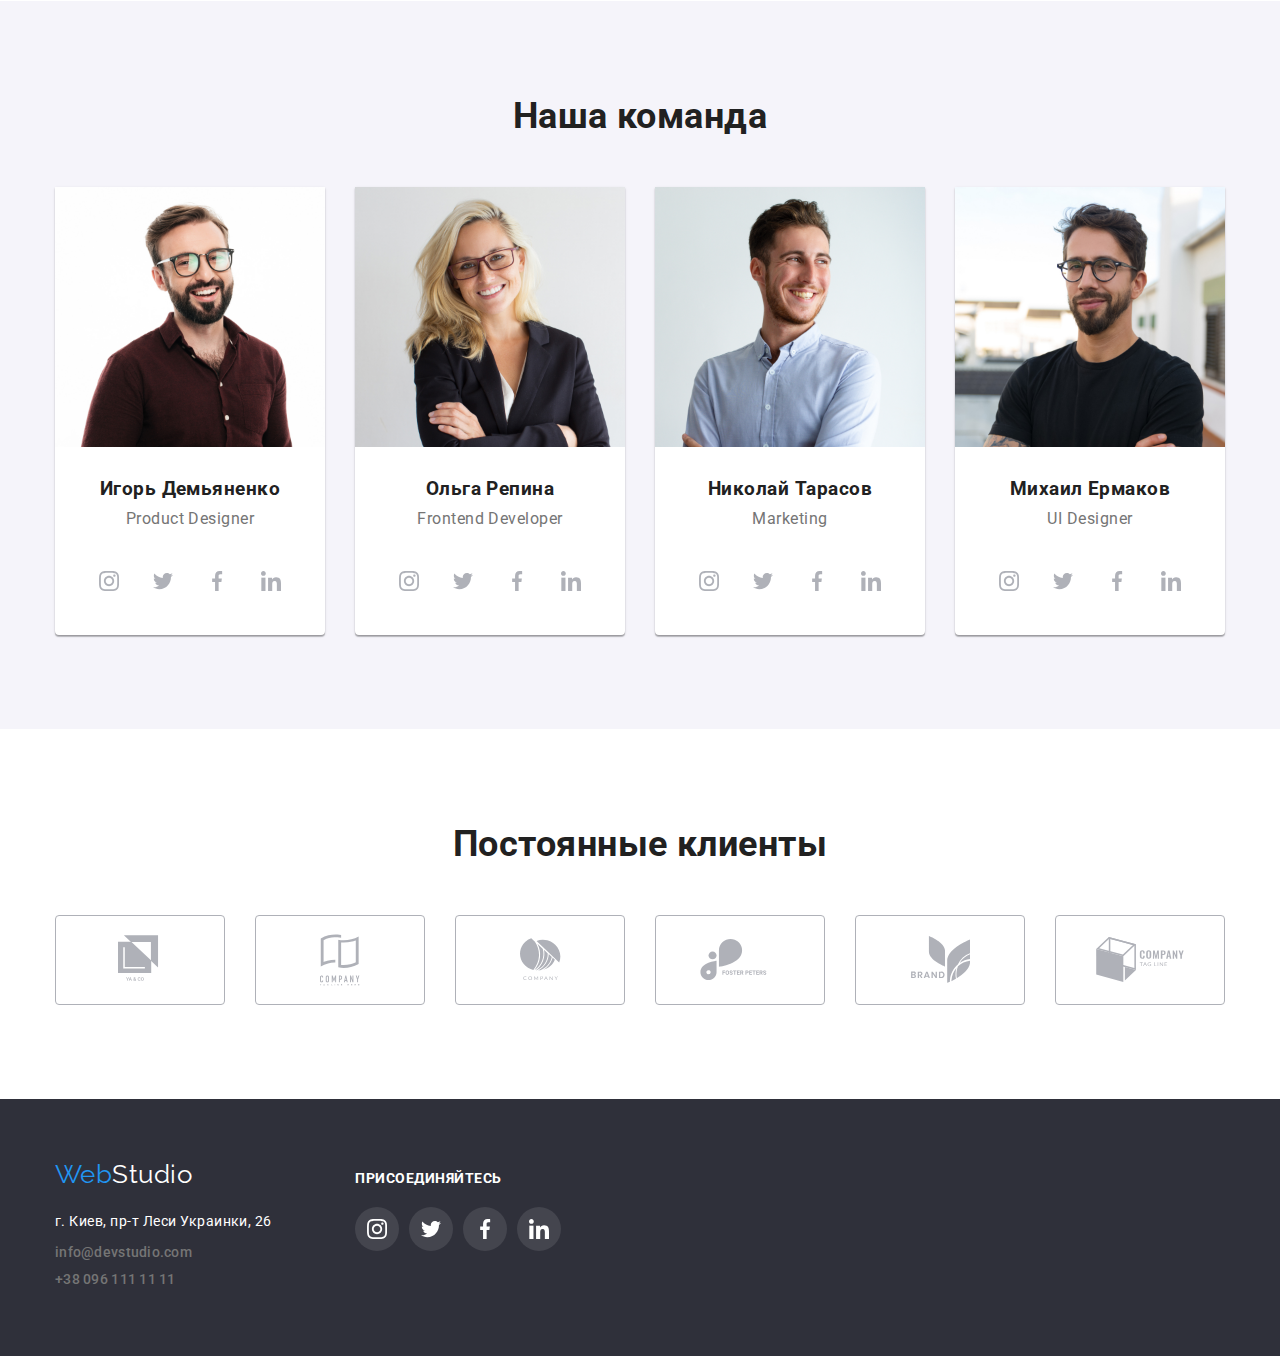
==== commit c077b5c8: "added positioning, animation" ====
--- a/index.html
+++ b/index.html
@@ -95,9 +95,13 @@
             <div class="container">
                 <h2 class="titles-basic works">Чем мы занимаемся</h2>
                 <ul class="works-list">
-                    <li><img src="./images/img.jpg" alt="Написання коду" width="370"></li>
-                    <li><img src="./images/box2.jpg" alt="Телефон и ноут" width="370"></li>
-                    <li><img src="./images/box3.jpg" alt="Вибор цвета на планшете" width="370"></li>
+                    <li class="work-list-container"><img src="./images/img.jpg" alt="Написання коду" width="370">
+                    <p class="works-text">Десктопные приложения</p>
+                    </li>
+                    <li class="work-list-container"><img src="./images/box2.jpg" alt="Телефон и ноут" width="370">
+                    <p class="works-text">Мобильные приложения</p></li>
+                    <li class="work-list-container"><img src="./images/box3.jpg" alt="Вибор цвета на планшете" width="370">
+                    <p class="works-text">Дизайнерские решения</p></li>
                 </ul>
             </div>
         </section>
--- a/css/styles.css
+++ b/css/styles.css
@@ -1,5 +1,6 @@
 :root {
   --accent-color: rgba(33, 150, 243, 1);
+  --accent-color-blurry: rgba(33, 150, 243, 0.9);
   --main-text-color: rgba(33, 33, 33, 1);
   --sub-text-color: rgba(117, 117, 117, 1);
   --email-phone-color: rgba(255, 255, 255, 0.6);
@@ -22,6 +23,7 @@
   --icons-bg-footer: rgba(255, 255, 255, 0.1);
   --clients-icons-border: rgba(175, 177, 184, 1);
   --icons-color: rgb(175, 177, 184);
+  --works-bg: rgba(47, 48, 58, 0.8);
 }
 body {
   background-color: var(--body-hero-color);
@@ -101,6 +103,9 @@
 .logo-start {
   color: var(--accent-color);
 }
+.header-nav-list {
+  line-height: 1.14;
+}
 .header-nav-list li,
 .header-address li {
   display: inline-block;
@@ -125,7 +130,32 @@
 .nav-contacts:focus {
   color: var(--accent-color);
 }
-
+.nav-links.active {
+  position: relative;
+}
+.nav-links.active::after {
+  content: "";
+  display: inline-block;
+  position: absolute;
+  bottom: 0;
+  right: 0;
+  width: 100%;
+  height: 4px;
+  background-color: var(--accent-color);
+  border-radius: 2px;
+  transition: scalex 250ms cubic-bezier(0.4, 0, 0.2, 1);
+  -webkit-transition: scalex 250ms cubic-bezier(0.4, 0, 0.2, 1);
+  -moz-transition: scalex 250ms cubic-bezier(0.4, 0, 0.2, 1);
+  -ms-transition: scalex 250ms cubic-bezier(0.4, 0, 0.2, 1);
+  -o-transition: scalex 250ms cubic-bezier(0.4, 0, 0.2, 1);
+}
+.nav-links.active:hover:after {
+  transform: scalex(1.3);
+  -webkit-transform: scalex(1.3);
+  -moz-transform: scalex(1.3);
+  -ms-transform: scalex(1.3);
+  -o-transform: scalex(1.3);
+}
 .nav-links {
   color: var(--main-text-color);
   font-weight: 500;
@@ -134,6 +164,7 @@
   letter-spacing: 0.02em;
   text-decoration: none;
   display: block;
+  transition: color 250ms cubic-bezier(0.4, 0, 0.2, 1);
 }
 
 .nav-contacts {
@@ -148,18 +179,27 @@
   text-align: center;
   justify-content: center;
   margin: 0 auto;
+  transition: color 250ms cubic-bezier(0.4, 0, 0.2, 1);
+  -webkit-transition: color 250ms cubic-bezier(0.4, 0, 0.2, 1);
+  -moz-transition: color 250ms cubic-bezier(0.4, 0, 0.2, 1);
+  -ms-transition: color 250ms cubic-bezier(0.4, 0, 0.2, 1);
+  -o-transition: color 250ms cubic-bezier(0.4, 0, 0.2, 1);
 }
 .icon-envelope {
   width: 16px;
   height: 12px;
   margin-right: 10px;
   fill: #757575;
+
+  transition: fill 250ms cubic-bezier(0.4, 0, 0.2, 1);
 }
 .icon-phone {
   width: 10px;
   height: 16px;
   margin-right: 10px;
   fill: #757575;
+
+  transition: fill 250ms cubic-bezier(0.4, 0, 0.2, 1);
 }
 .nav-contacts:focus .icon-envelope,
 .nav-contacts:hover .icon-envelope,
@@ -168,7 +208,6 @@
 .nav-contacts:hover .icon-phone,
 .nav-contacts.active .icon-phone {
   fill: var(--accent-color);
-  box-shadow: var(--envelope-hover-color);
 }
 /* hero section */
 
@@ -212,6 +251,9 @@
   -moz-border-radius: 4px;
   -ms-border-radius: 4px;
   -o-border-radius: 4px;
+
+  transition: color 250ms cubic-bezier(0.4, 0, 0.2, 1),
+    background-color 250ms cubic-bezier(0.4, 0, 0.2, 1);
 }
 .hero-btn:hover,
 .hero-btn:focus {
@@ -271,6 +313,29 @@
 }
 .works-list > :not(li:last-child) {
   margin-right: 30px;
+}
+.work-list-container {
+  position: relative;
+}
+.works-text {
+  position: absolute;
+  bottom: 0;
+  right: 0;
+
+  display: flex;
+  justify-content: center;
+  align-items: center;
+
+  background-color: var(--works-bg);
+  height: 70px;
+  width: 100%;
+
+  color: var(--body-hero-color);
+  font-weight: 700;
+  font-size: 14px;
+  line-height: 1.14;
+  /* text-align: center; */
+  text-transform: uppercase;
 }
 /* our team */
 
@@ -327,6 +392,12 @@
   height: 44px;
   width: 44px;
   margin-right: 10px;
+  transition: background-color 250ms cubic-bezier(0.4, 0, 0.2, 1),
+    fill 250ms cubic-bezier(0.4, 0, 0.2, 1);
+  -webkit-transition: background-color 250ms cubic-bezier(0.4, 0, 0.2, 1);
+  -moz-transition: background-color 250ms cubic-bezier(0.4, 0, 0.2, 1);
+  -ms-transition: background-color 250ms cubic-bezier(0.4, 0, 0.2, 1);
+  -o-transition: background-color 250ms cubic-bezier(0.4, 0, 0.2, 1);
 }
 .icon-logo-social {
   display: flex;
@@ -343,10 +414,10 @@
   -ms-border-radius: 50%;
   -o-border-radius: 50%;
 }
-.icon-social:hover .icon-logo-social,
+/* .icon-social:hover .icon-logo-social,
 .icon-social:focus .icon-logo-social {
   margin: auto;
-}
+} */
 
 .icon-social:hover .icon-logo-social,
 .icon-social:focus .icon-logo-social {
@@ -377,11 +448,21 @@
   border: 1px solid var(--clients-icons-border);
   border-radius: 4px;
   margin-right: 30px;
+  transition: border 250ms cubic-bezier(0.4, 0, 0.2, 1);
+  -webkit-transition: border 250ms cubic-bezier(0.4, 0, 0.2, 1);
+  -moz-transition: border 250ms cubic-bezier(0.4, 0, 0.2, 1);
+  -ms-transition: border 250ms cubic-bezier(0.4, 0, 0.2, 1);
+  -o-transition: border 250ms cubic-bezier(0.4, 0, 0.2, 1);
 }
 .icon-clients {
   display: inline-block;
   margin: auto;
   fill: var(--icons-color);
+  transition: fill 250ms cubic-bezier(0.4, 0, 0.2, 1);
+  -webkit-transition: fill 250ms cubic-bezier(0.4, 0, 0.2, 1);
+  -moz-transition: fill 250ms cubic-bezier(0.4, 0, 0.2, 1);
+  -ms-transition: fill 250ms cubic-bezier(0.4, 0, 0.2, 1);
+  -o-transition: fill 250ms cubic-bezier(0.4, 0, 0.2, 1);
 }
 .link-clients:hover,
 .link-clients:focus {
@@ -465,6 +546,22 @@
   -ms-border-radius: 4px;
   -o-border-radius: 4px;
   -webkit-border-radius: 4px;
+
+  transition: background-color 250ms cubic-bezier(0.4, 0, 0.2, 1),
+    color 250ms cubic-bezier(0.4, 0, 0.2, 1),
+    box-shadow 250ms cubic-bezier(0.4, 0, 0.2, 1);
+  -webkit-transition: background-color 250ms cubic-bezier(0.4, 0, 0.2, 1),
+    color 250ms cubic-bezier(0.4, 0, 0.2, 1),
+    box-shadow 250ms cubic-bezier(0.4, 0, 0.2, 1);
+  -moz-transition: background-color 250ms cubic-bezier(0.4, 0, 0.2, 1),
+    color 250ms cubic-bezier(0.4, 0, 0.2, 1),
+    box-shadow 250ms cubic-bezier(0.4, 0, 0.2, 1);
+  -ms-transition: background-color 250ms cubic-bezier(0.4, 0, 0.2, 1),
+    color 250ms cubic-bezier(0.4, 0, 0.2, 1),
+    box-shadow 250ms cubic-bezier(0.4, 0, 0.2, 1);
+  -o-transition: background-color 250ms cubic-bezier(0.4, 0, 0.2, 1),
+    color 250ms cubic-bezier(0.4, 0, 0.2, 1),
+    box-shadow 250ms cubic-bezier(0.4, 0, 0.2, 1);
 }
 .buttons-list > :not(li:last-child) {
   margin-right: 8px;
@@ -510,6 +607,14 @@
   text-decoration: none;
   color: inherit;
 }
+.portfolio-card {
+  transition: box-shadow 250ms cubic-bezier(0.4, 0, 0.2, 1);
+  -webkit-transition: box-shadow 250ms cubic-bezier(0.4, 0, 0.2, 1);
+  -moz-transition: box-shadow 250ms cubic-bezier(0.4, 0, 0.2, 1);
+  -ms-transition: box-shadow 250ms cubic-bezier(0.4, 0, 0.2, 1);
+  -o-transition: box-shadow 250ms cubic-bezier(0.4, 0, 0.2, 1);
+}
+
 .portfolio-link:hover .portfolio-card,
 .portfolio-link:focus .portfolio-card {
   box-shadow: var(--portfolio-shadow);
@@ -532,6 +637,26 @@
   border-top: none;
   padding: 20px 24px;
 }
+.portfolio-card-img {
+  position: relative;
+}
+
+.portfolio-card-overlay {
+  position: absolute;
+  width: 100%;
+  height: 100%;
+  bottom: 0;
+  right: 0;
+
+  font-size: 18px;
+  line-height: 1.56;
+  background-color: var(--accent-color-blurry);
+  color: var(--body-hero-color);
+  -webkit-transform: ;
+  -moz-transform: ;
+  -ms-transform: ;
+  -o-transform: ;
+}
 /* .portfolio > :not(li:nth-child(3n)) {
   margin-right: 30px;
 }  */
